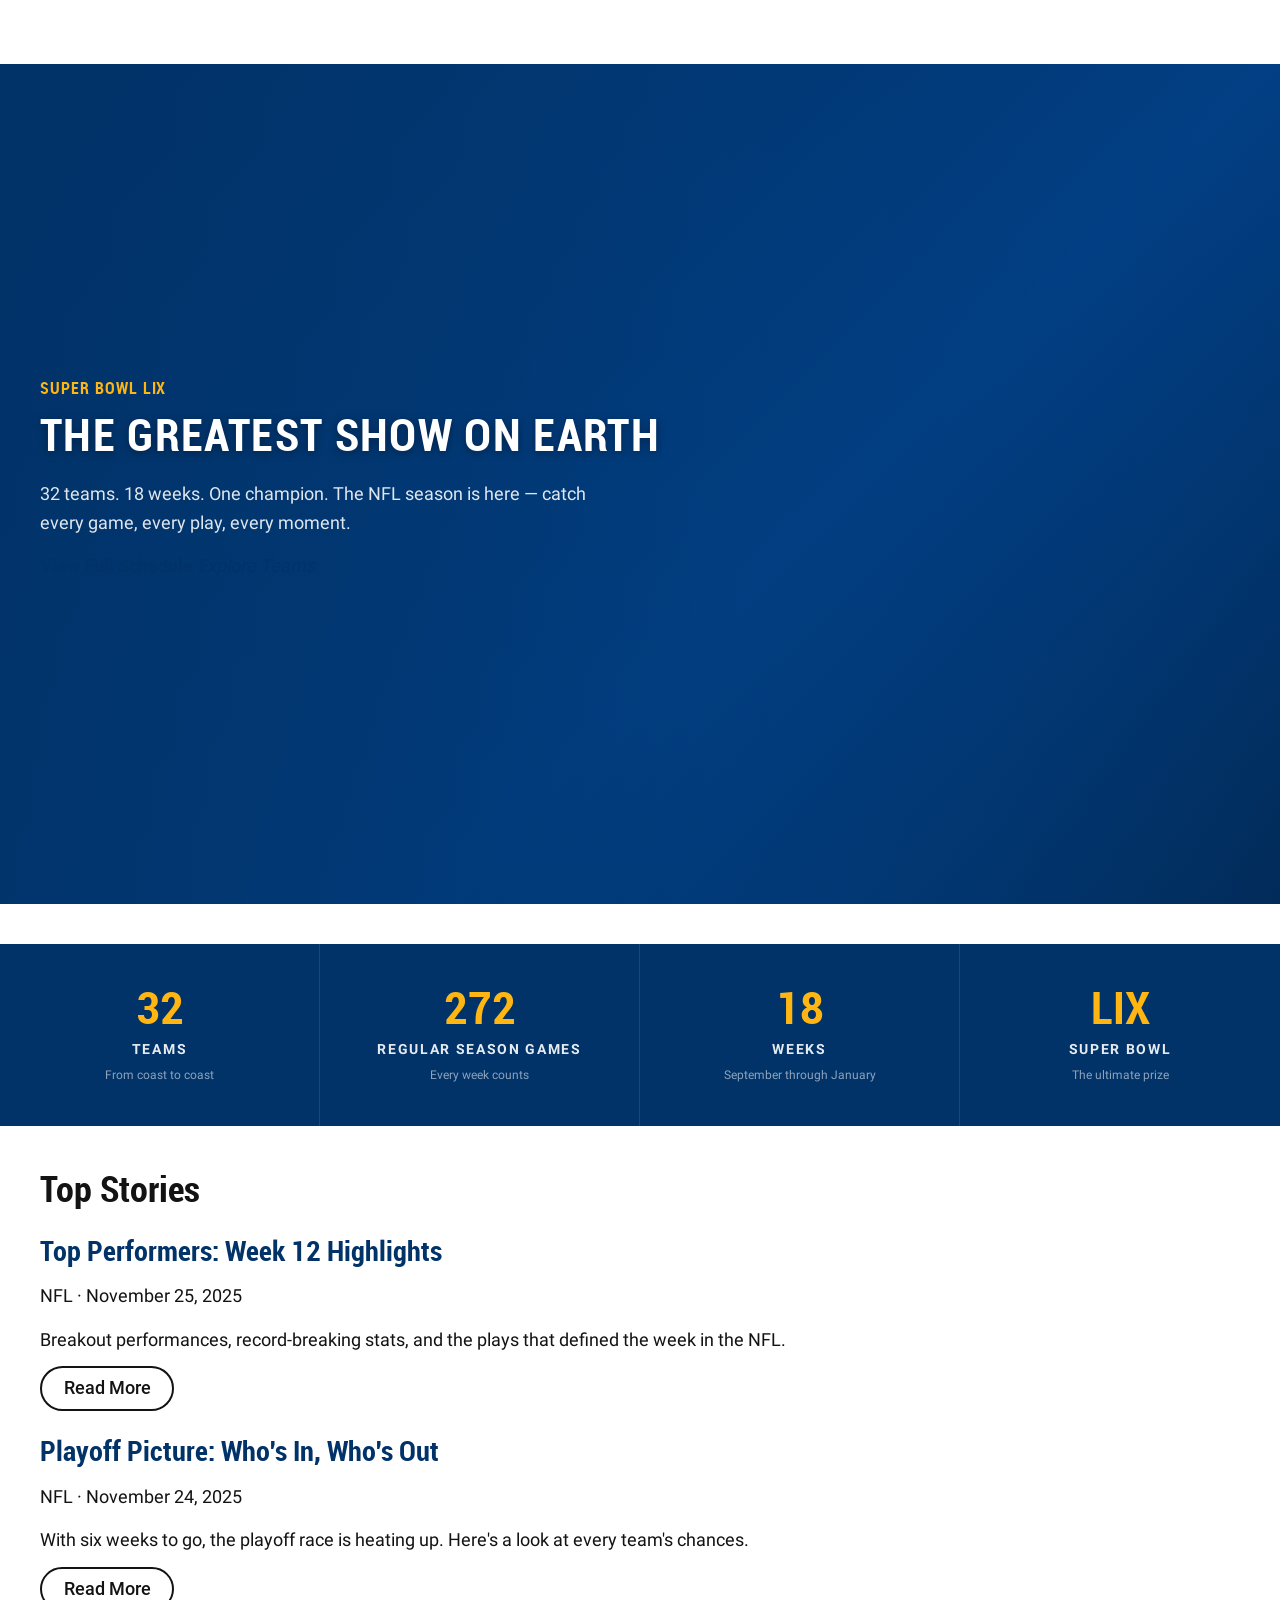
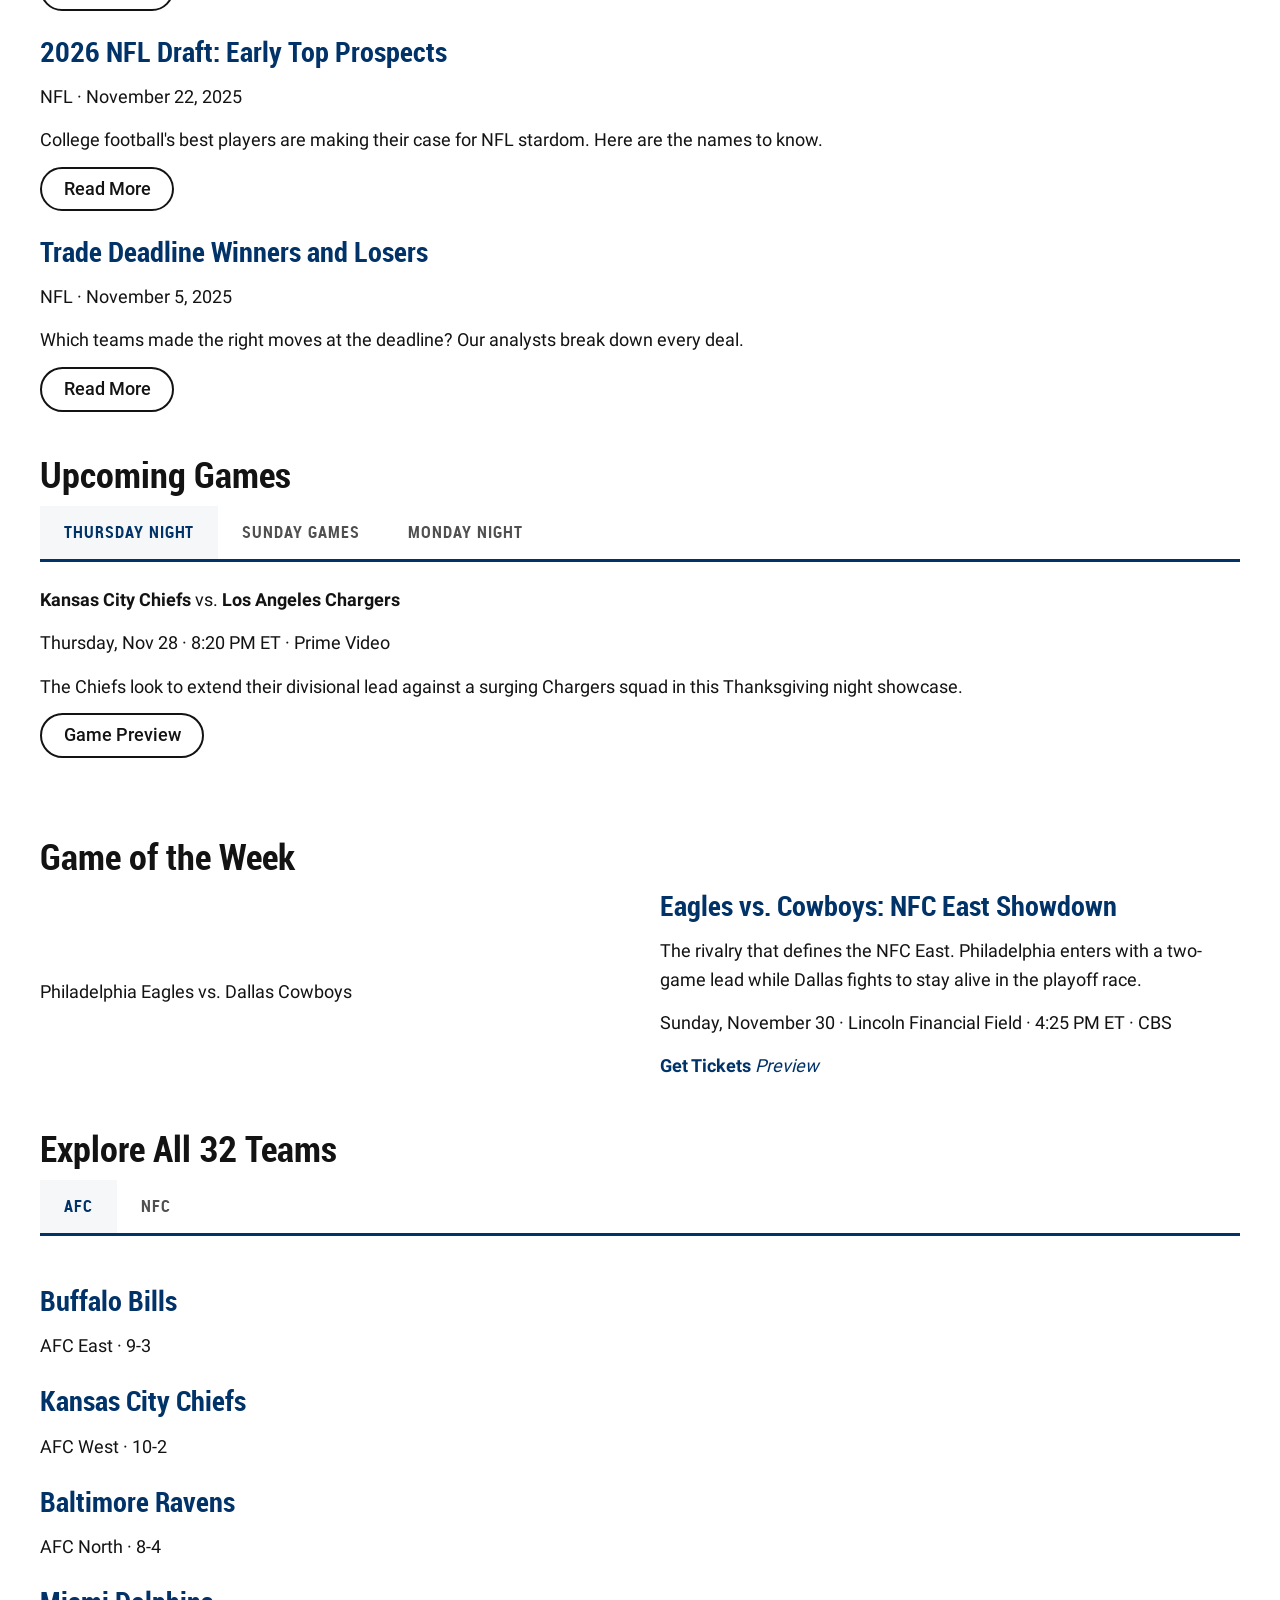
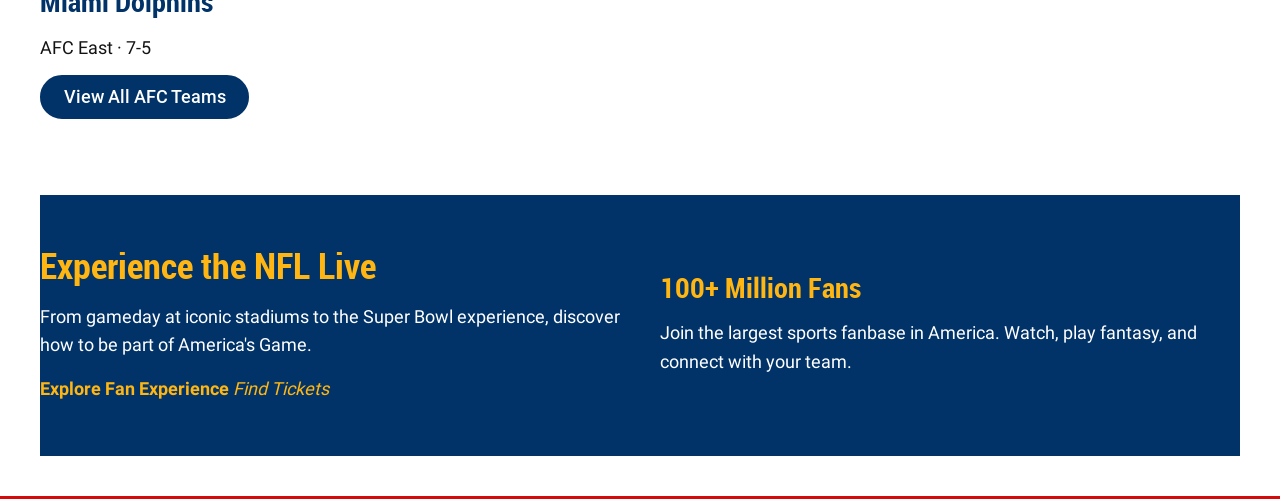
==== drafts/index.html @ 75f62bfe "Add NFL blocks, styles, and draft pages Co-Authored-By: Claude Sonnet 4.6 <noreply@anthropic.com>" ====
<!doctype html>
<html lang="en">
<head>
  <meta charset="UTF-8">
  <meta name="viewport" content="width=device-width, initial-scale=1">
  <meta name="description" content="The official home of the National Football League. Scores, schedules, standings, teams, and news.">
  <title>NFL - Official Site of the National Football League</title>
  <script nonce="aem" src="/scripts/aem.js" type="module"></script>
  <script nonce="aem" src="/scripts/scripts.js" type="module"></script>
  <link rel="stylesheet" href="/styles/styles.css">
  <link rel="stylesheet" href="/styles/lazy-styles.css" media="print" onload="this.media='all'">
</head>
<body>
  <header></header>
  <main>

    <!-- Hero Section -->
    <div>
      <div class="hero">
        <div>
          <div>
            <h2>Super Bowl LIX</h2>
            <h1>The Greatest Show on Earth</h1>
            <p>32 teams. 18 weeks. One champion. The NFL season is here — catch every game, every play, every moment.</p>
            <p><strong><a href="/schedule">View Full Schedule</a></strong> <em><a href="/teams">Explore Teams</a></em></p>
          </div>
        </div>
      </div>
    </div>

    <!-- Stats Bar -->
    <div>
      <div class="stats">
        <div>
          <div>32</div>
          <div>Teams</div>
          <div>From coast to coast</div>
        </div>
        <div>
          <div>272</div>
          <div>Regular Season Games</div>
          <div>Every week counts</div>
        </div>
        <div>
          <div>18</div>
          <div>Weeks</div>
          <div>September through January</div>
        </div>
        <div>
          <div>LIX</div>
          <div>Super Bowl</div>
          <div>The ultimate prize</div>
        </div>
      </div>
    </div>

    <!-- Featured News Cards -->
    <div>
      <h2>Top Stories</h2>
      <div class="cards">
        <div>
          <div>
            <h3><a href="/news/top-performers-week-12">Top Performers: Week 12 Highlights</a></h3>
            <p>NFL · November 25, 2025</p>
            <p>Breakout performances, record-breaking stats, and the plays that defined the week in the NFL.</p>
            <p><em><a href="/news/top-performers-week-12">Read More</a></em></p>
          </div>
        </div>
        <div>
          <div>
            <h3><a href="/news/playoff-picture-week-12">Playoff Picture: Who's In, Who's Out</a></h3>
            <p>NFL · November 24, 2025</p>
            <p>With six weeks to go, the playoff race is heating up. Here's a look at every team's chances.</p>
            <p><em><a href="/news/playoff-picture-week-12">Read More</a></em></p>
          </div>
        </div>
        <div>
          <div>
            <h3><a href="/news/nfl-draft-prospects">2026 NFL Draft: Early Top Prospects</a></h3>
            <p>NFL · November 22, 2025</p>
            <p>College football's best players are making their case for NFL stardom. Here are the names to know.</p>
            <p><em><a href="/news/nfl-draft-prospects">Read More</a></em></p>
          </div>
        </div>
        <div>
          <div>
            <h3><a href="/news/trade-deadline-recap">Trade Deadline Winners and Losers</a></h3>
            <p>NFL · November 5, 2025</p>
            <p>Which teams made the right moves at the deadline? Our analysts break down every deal.</p>
            <p><em><a href="/news/trade-deadline-recap">Read More</a></em></p>
          </div>
        </div>
      </div>
    </div>

    <!-- Schedule Preview with Tabs -->
    <div>
      <h2>Upcoming Games</h2>
      <div class="tabs">
        <div>
          <div>Thursday Night</div>
          <div>
            <p><strong>Kansas City Chiefs</strong> vs. <strong>Los Angeles Chargers</strong></p>
            <p>Thursday, Nov 28 · 8:20 PM ET · Prime Video</p>
            <p>The Chiefs look to extend their divisional lead against a surging Chargers squad in this Thanksgiving night showcase.</p>
            <p><em><a href="/schedule/game/kc-lac-week13">Game Preview</a></em></p>
          </div>
        </div>
        <div>
          <div>Sunday Games</div>
          <div>
            <p><strong>Dallas Cowboys</strong> vs. <strong>New York Giants</strong></p>
            <p>Sunday, Nov 30 · 1:00 PM ET · FOX</p>
            <p><strong>Philadelphia Eagles</strong> vs. <strong>Washington Commanders</strong></p>
            <p>Sunday, Nov 30 · 4:25 PM ET · CBS</p>
            <p><strong>San Francisco 49ers</strong> vs. <strong>Seattle Seahawks</strong></p>
            <p>Sunday, Nov 30 · 8:20 PM ET · NBC</p>
            <p><em><a href="/schedule">Full Sunday Schedule</a></em></p>
          </div>
        </div>
        <div>
          <div>Monday Night</div>
          <div>
            <p><strong>Buffalo Bills</strong> vs. <strong>Miami Dolphins</strong></p>
            <p>Monday, Dec 1 · 8:15 PM ET · ESPN/ABC</p>
            <p>The AFC East rivalry renewed on Monday Night Football. Bills look to maintain their grip on the division.</p>
            <p><em><a href="/schedule/game/buf-mia-week13">Game Preview</a></em></p>
          </div>
        </div>
      </div>
    </div>

    <!-- Featured Matchup - Columns -->
    <div>
      <h2>Game of the Week</h2>
      <div class="columns">
        <div>
          <div class="columns-img-col">
            <p>Philadelphia Eagles vs. Dallas Cowboys</p>
          </div>
          <div>
            <h3>Eagles vs. Cowboys: NFC East Showdown</h3>
            <p>The rivalry that defines the NFC East. Philadelphia enters with a two-game lead while Dallas fights to stay alive in the playoff race.</p>
            <p>Sunday, November 30 · Lincoln Financial Field · 4:25 PM ET · CBS</p>
            <p><strong><a href="/schedule/game/phi-dal-week13">Get Tickets</a></strong> <em><a href="/schedule/game/phi-dal-week13">Preview</a></em></p>
          </div>
        </div>
      </div>
    </div>

    <!-- Teams Overview -->
    <div>
      <h2>Explore All 32 Teams</h2>
      <div class="tabs">
        <div>
          <div>AFC</div>
          <div>
            <div class="cards">
              <div>
                <div>
                  <h3><a href="/teams/buffalo-bills">Buffalo Bills</a></h3>
                  <p>AFC East · 9-3</p>
                </div>
              </div>
              <div>
                <div>
                  <h3><a href="/teams/kansas-city-chiefs">Kansas City Chiefs</a></h3>
                  <p>AFC West · 10-2</p>
                </div>
              </div>
              <div>
                <div>
                  <h3><a href="/teams/baltimore-ravens">Baltimore Ravens</a></h3>
                  <p>AFC North · 8-4</p>
                </div>
              </div>
              <div>
                <div>
                  <h3><a href="/teams/miami-dolphins">Miami Dolphins</a></h3>
                  <p>AFC East · 7-5</p>
                </div>
              </div>
            </div>
            <p><strong><a href="/teams/afc">View All AFC Teams</a></strong></p>
          </div>
        </div>
        <div>
          <div>NFC</div>
          <div>
            <div class="cards">
              <div>
                <div>
                  <h3><a href="/teams/philadelphia-eagles">Philadelphia Eagles</a></h3>
                  <p>NFC East · 10-2</p>
                </div>
              </div>
              <div>
                <div>
                  <h3><a href="/teams/san-francisco-49ers">San Francisco 49ers</a></h3>
                  <p>NFC West · 9-3</p>
                </div>
              </div>
              <div>
                <div>
                  <h3><a href="/teams/detroit-lions">Detroit Lions</a></h3>
                  <p>NFC North · 9-3</p>
                </div>
              </div>
              <div>
                <div>
                  <h3><a href="/teams/dallas-cowboys">Dallas Cowboys</a></h3>
                  <p>NFC East · 7-5</p>
                </div>
              </div>
            </div>
            <p><strong><a href="/teams/nfc">View All NFC Teams</a></strong></p>
          </div>
        </div>
      </div>
    </div>

    <!-- Fan Experience CTA -->
    <div>
      <div class="columns dark">
        <div>
          <div>
            <h2>Experience the NFL Live</h2>
            <p>From gameday at iconic stadiums to the Super Bowl experience, discover how to be part of America's Game.</p>
            <p><strong><a href="/fan-experience">Explore Fan Experience</a></strong> <em><a href="/tickets">Find Tickets</a></em></p>
          </div>
          <div>
            <h3>100+ Million Fans</h3>
            <p>Join the largest sports fanbase in America. Watch, play fantasy, and connect with your team.</p>
          </div>
        </div>
      </div>
    </div>

  </main>
  <footer></footer>
</body>
</html>
---- styles/styles.css ----
/*
 * Copyright 2020 Adobe. All rights reserved.
 * This file is licensed to you under the Apache License, Version 2.0 (the "License");
 * you may not use this file except in compliance with the License. You may obtain a copy
 * of the License at http://www.apache.org/licenses/LICENSE-2.0
 *
 * Unless required by applicable law or agreed to in writing, software distributed under
 * the License is distributed on an "AS IS" BASIS, WITHOUT WARRANTIES OR REPRESENTATIONS
 * OF ANY KIND, either express or implied. See the License for the specific language
 * governing permissions and limitations under the License.
 */

:root {
  /* colors */
  --background-color: white;
  --light-color: #f0f4f8;
  --dark-color: #505050;
  --text-color: #131313;
  --link-color: #013369;
  --link-hover-color: #012454;

  /* NFL brand colors */
  --nfl-blue: #013369;
  --nfl-blue-dark: #012454;
  --nfl-red: #d50a0a;
  --nfl-gold: #ffb612;

  /* fonts */
  --body-font-family: roboto, roboto-fallback, sans-serif;
  --heading-font-family: roboto-condensed, roboto-condensed-fallback, sans-serif;

  /* body sizes */
  --body-font-size-m: 22px;
  --body-font-size-s: 19px;
  --body-font-size-xs: 17px;

  /* heading sizes */
  --heading-font-size-xxl: 55px;
  --heading-font-size-xl: 44px;
  --heading-font-size-l: 34px;
  --heading-font-size-m: 27px;
  --heading-font-size-s: 24px;
  --heading-font-size-xs: 22px;

  /* nav height */
  --nav-height: 64px;
}

/* fallback fonts */
@font-face {
  font-family: roboto-condensed-fallback;
  size-adjust: 88.82%;
  src: local('Arial');
}

@font-face {
  font-family: roboto-fallback;
  size-adjust: 99.529%;
  src: local('Arial');
}

@media (width >= 900px) {
  :root {
    /* body sizes */
    --body-font-size-m: 18px;
    --body-font-size-s: 16px;
    --body-font-size-xs: 14px;

    /* heading sizes */
    --heading-font-size-xxl: 45px;
    --heading-font-size-xl: 36px;
    --heading-font-size-l: 28px;
    --heading-font-size-m: 22px;
    --heading-font-size-s: 20px;
    --heading-font-size-xs: 18px;
  }
}

body {
  display: none;
  margin: 0;
  background-color: var(--background-color);
  color: var(--text-color);
  font-family: var(--body-font-family);
  font-size: var(--body-font-size-m);
  line-height: 1.6;
}

body.appear {
  display: block;
}

header {
  height: var(--nav-height);
}

header .header,
footer .footer {
  visibility: hidden;
}

header .header[data-block-status="loaded"],
footer .footer[data-block-status="loaded"] {
  visibility: visible;
}

h1,
h2,
h3,
h4,
h5,
h6 {
  margin-top: 0.8em;
  margin-bottom: 0.25em;
  font-family: var(--heading-font-family);
  font-weight: 600;
  line-height: 1.25;
  scroll-margin: 40px;
}

h1 { font-size: var(--heading-font-size-xxl); }
h2 { font-size: var(--heading-font-size-xl); }
h3 { font-size: var(--heading-font-size-l); }
h4 { font-size: var(--heading-font-size-m); }
h5 { font-size: var(--heading-font-size-s); }
h6 { font-size: var(--heading-font-size-xs); }

p,
dl,
ol,
ul,
pre,
blockquote {
  margin-top: 0.8em;
  margin-bottom: 0.25em;
}

code,
pre {
  font-size: var(--body-font-size-s);
}

pre {
  padding: 16px;
  border-radius: 8px;
  background-color: var(--light-color);
  overflow-x: auto;
  white-space: pre;
}

main > div {
  margin: 40px 16px;
}

input,
textarea,
select,
button {
  font: inherit;
}

/* links */
a:any-link {
  color: var(--link-color);
  text-decoration: none;
  overflow-wrap: break-word;
}

a:hover {
  color: var(--link-hover-color);
  text-decoration: underline;
}

/* buttons */
p.button-wrapper {
  margin: 12px 0;
}

a.button:any-link,
button.button {
  box-sizing: border-box;
  display: inline-flex;
  align-items: center;
  justify-content: center;
  max-width: 100%;
  margin: 0;
  border: 2px solid transparent;
  border-radius: 2.4em;
  padding: 0.5em 1.2em;
  font: inherit;
  font-weight: 500;
  line-height: 1.25;
  text-decoration: none;
  cursor: pointer;
  overflow: hidden;
  text-overflow: ellipsis;
  white-space: nowrap;
}

a.button[aria-disabled="true"],
button.button:disabled {
  cursor: not-allowed;
  pointer-events: none;
}

a.button.primary,
button.button.primary {
  border-color: var(--nfl-blue);
  background-color: var(--nfl-blue);
  color: var(--background-color);
}

a.button.primary:hover,
a.button.primary:focus-visible,
button.button.primary:hover,
button.button.primary:focus-visible {
  border-color: var(--nfl-blue-dark);
  background-color: var(--nfl-blue-dark);
  color: var(--background-color);
}

a.button.primary[aria-disabled="true"],
a.button.primary[aria-disabled="true"]:hover,
a.button.primary[aria-disabled="true"]:focus-visible,
button.button.primary:disabled,
button.button.primary:disabled:hover,
button.button.primary:disabled:focus-visible {
  background-color: var(--light-color);
  border-color: var(--light-color);
  color: var(--dark-color);
}

a.button.secondary,
button.button.secondary {
  border-color: var(--text-color);
  background-color: transparent;
  color: var(--text-color);
}

a.button.secondary:hover,
a.button.secondary:focus-visible,
button.button.secondary:hover,
button.button.secondary:focus-visible {
  border-color: var(--dark-color);
  background-color: var(--light-color);
  color: var(--dark-color);
}

a.button.secondary[aria-disabled="true"],
a.button.secondary[aria-disabled="true"]:hover,
a.button.secondary[aria-disabled="true"]:focus-visible,
button.button.secondary:disabled,
button.button.secondary:disabled:hover,
button.button.secondary:disabled:focus-visible {
  background-color: var(--light-color);
  border-color: var(--light-color);
  color: var(--dark-color);
}

/* high-impact call-to-action */
a.button.accent,
button.button.accent {
  border-color: var(--nfl-red);
  background-color: var(--nfl-red);
  color: var(--background-color);
}

a.button.accent:hover,
a.button.accent:focus-visible,
button.button.accent:hover,
button.button.accent:focus-visible {
  border-color: #b00808;
  background-color: #b00808;
}

a.button.accent[aria-disabled="true"],
a.button.accent[aria-disabled="true"]:hover,
a.button.accent[aria-disabled="true"]:focus-visible,
button.button.accent:disabled,
button.button.accent:disabled:hover,
button.button.accent:disabled:focus-visible {
  background-color: var(--light-color);
  border-color: var(--light-color);
  color: var(--dark-color);
}

main img {
  max-width: 100%;
  width: auto;
  height: auto;
}

.icon {
  display: inline-block;
  height: 24px;
  width: 24px;
}

.icon img {
  height: 100%;
  width: 100%;
}

/* sections */
main > .section {
  margin: 40px 0;
}

main > .section > div {
  max-width: 1200px;
  margin: auto;
  padding: 0 24px;
}

main > .section:first-of-type {
  margin-top: 0;
}

@media (width >= 900px) {
  main > .section > div {
    padding: 0 32px;
  }
}

/* section metadata */
main .section.light,
main .section.highlight {
  background-color: var(--light-color);
  margin: 0;
  padding: 40px 0;
}
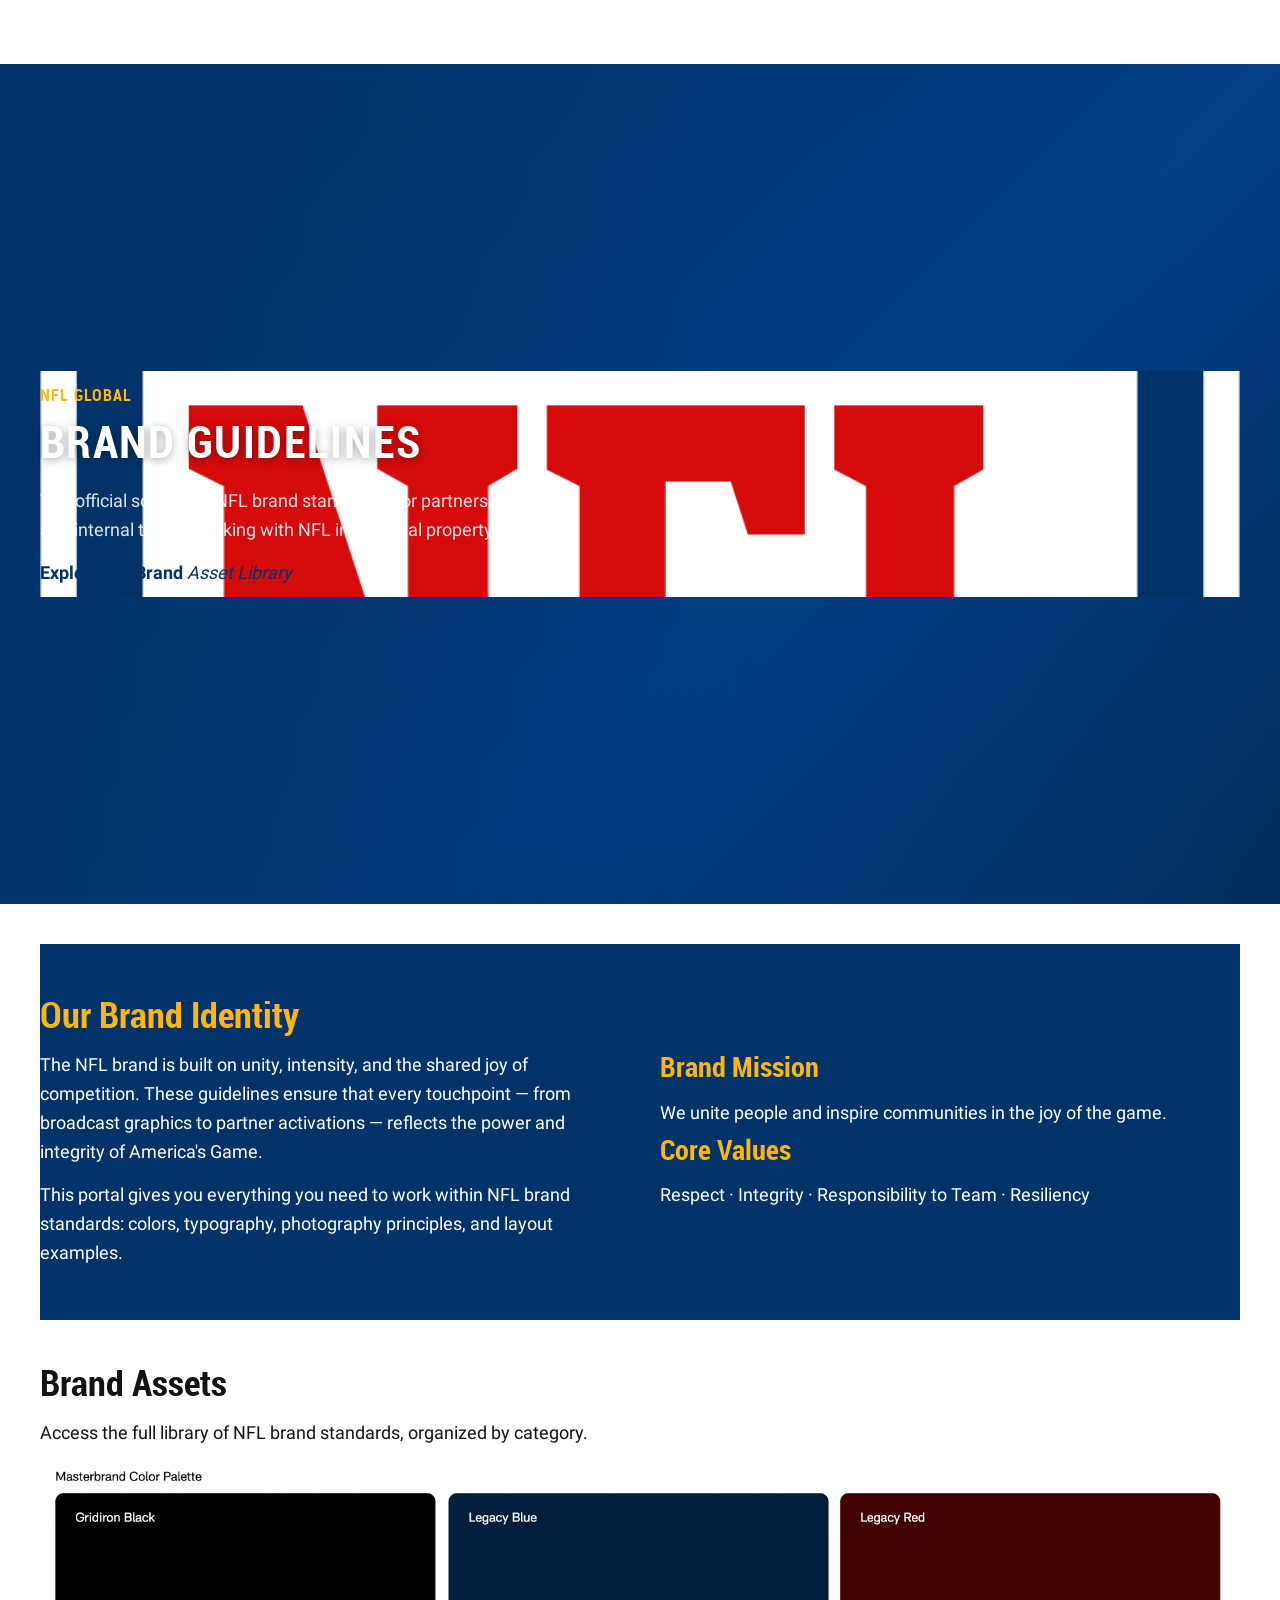
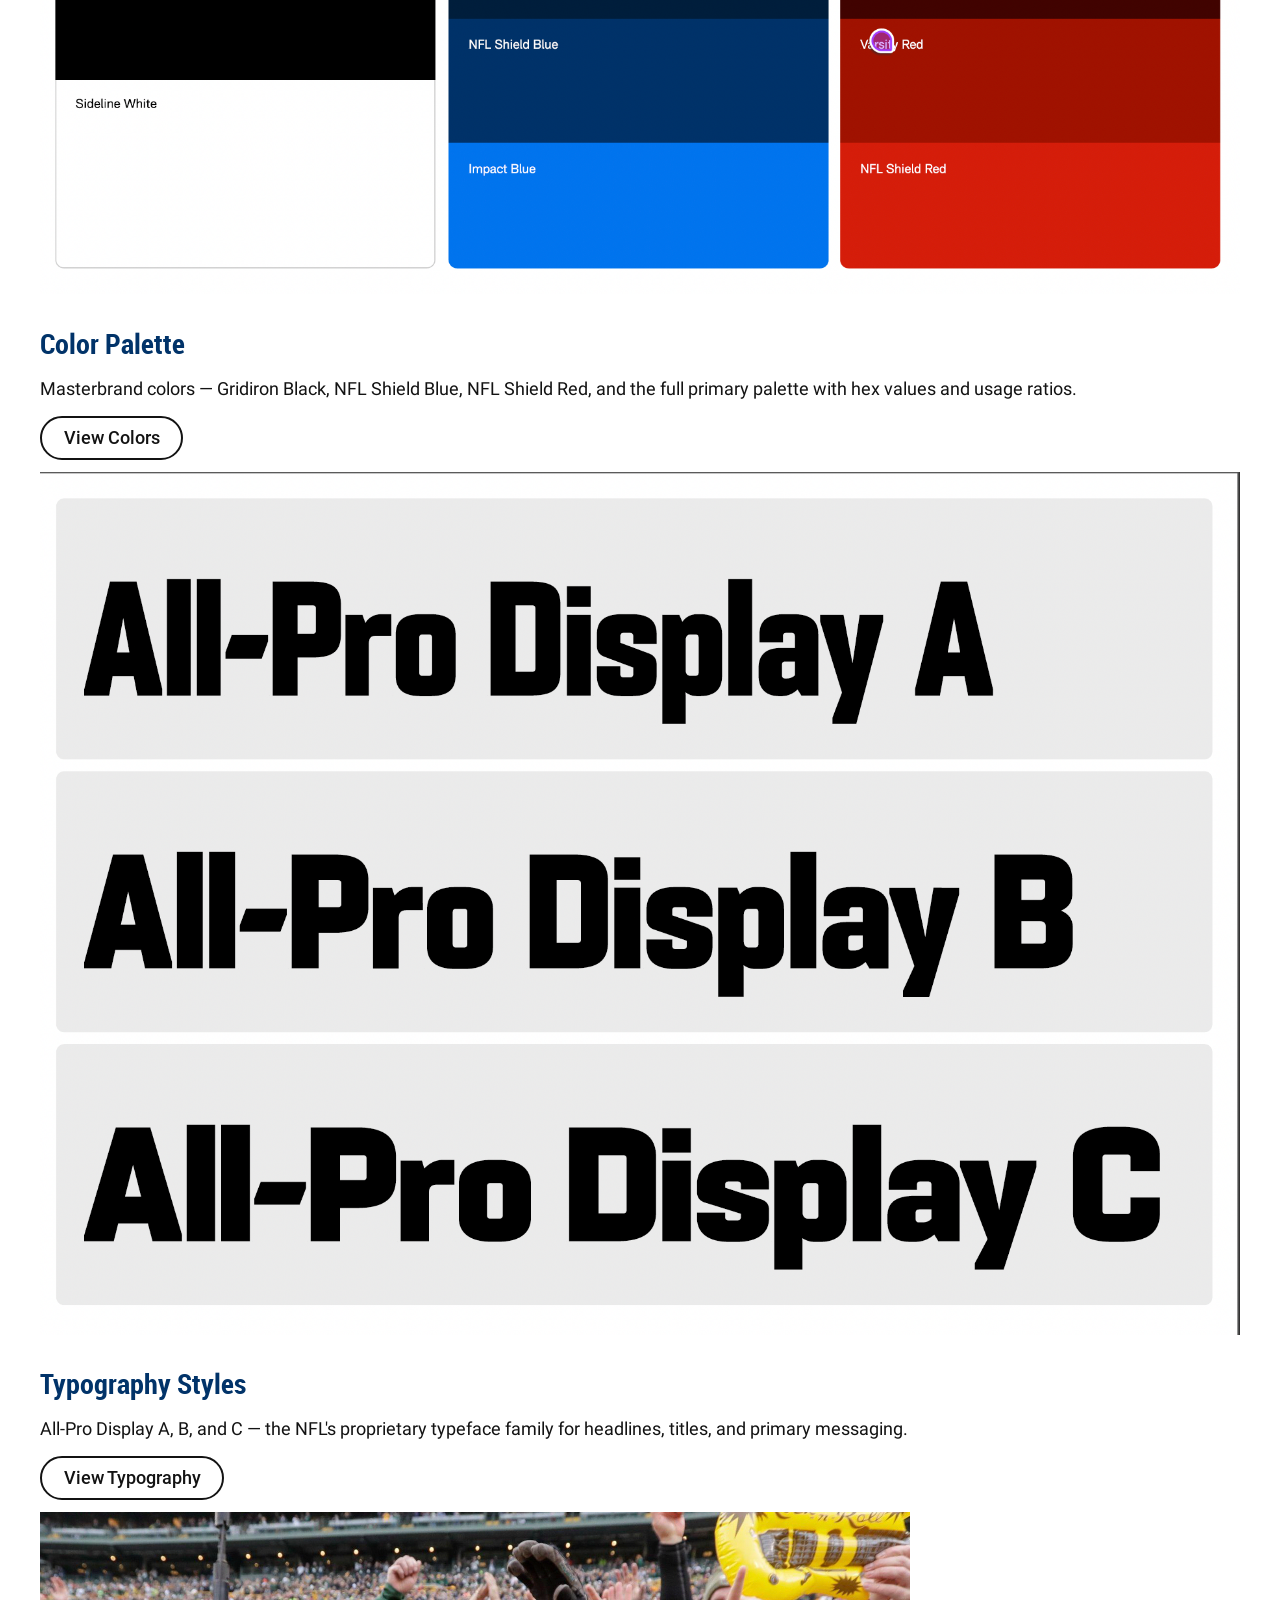
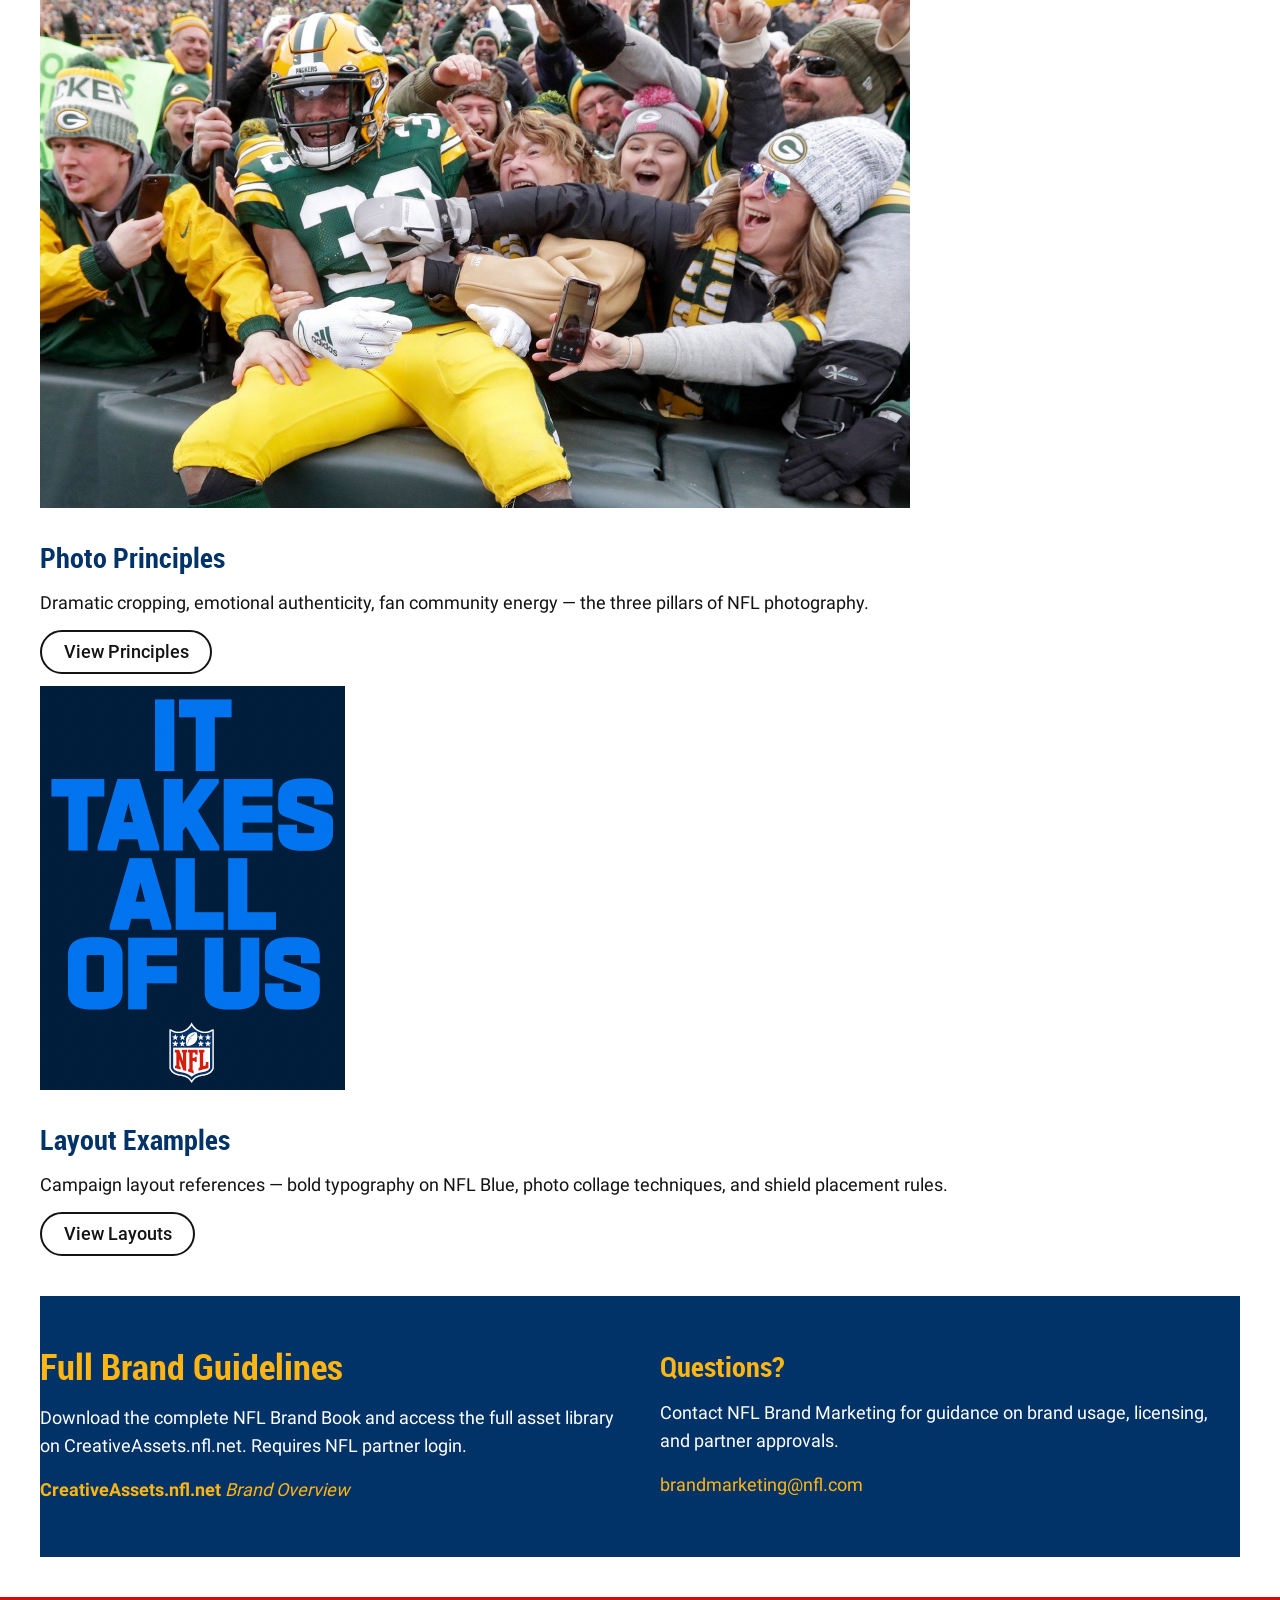
==== commit 24a54966: "Rebuild site as NFL Brand Guidelines Portal - Replace fan site content with brand portal pages (inde" ====
--- a/drafts/index.html
+++ b/drafts/index.html
@@ -3,8 +3,8 @@
 <head>
   <meta charset="UTF-8">
   <meta name="viewport" content="width=device-width, initial-scale=1">
-  <meta name="description" content="The official home of the National Football League. Scores, schedules, standings, teams, and news.">
-  <title>NFL - Official Site of the National Football League</title>
+  <meta name="description" content="The official NFL Brand Guidelines Portal for partners, agencies, and internal teams.">
+  <title>NFL Brand Guidelines Portal</title>
   <script nonce="aem" src="/scripts/aem.js" type="module"></script>
   <script nonce="aem" src="/scripts/scripts.js" type="module"></script>
   <link rel="stylesheet" href="/styles/styles.css">
@@ -14,223 +14,111 @@
   <header></header>
   <main>
 
-    <!-- Hero Section -->
+    <!-- Hero: NFL Global Brand Guidelines -->
     <div>
       <div class="hero">
         <div>
           <div>
-            <h2>Super Bowl LIX</h2>
-            <h1>The Greatest Show on Earth</h1>
-            <p>32 teams. 18 weeks. One champion. The NFL season is here — catch every game, every play, every moment.</p>
-            <p><strong><a href="/schedule">View Full Schedule</a></strong> <em><a href="/teams">Explore Teams</a></em></p>
+            <picture>
+              <img src="/images/NFL_Shield_rgb.png" alt="NFL Shield" width="160" height="160">
+            </picture>
+            <h2>NFL Global</h2>
+            <h1>Brand Guidelines</h1>
+            <p>The official source for NFL brand standards. For partners, agencies, and internal teams working with NFL intellectual property.</p>
+            <p><strong><a href="/color">Explore the Brand</a></strong> <em><a href="https://creativeassets.nfl.net">Asset Library</a></em></p>
           </div>
         </div>
       </div>
     </div>
 
-    <!-- Stats Bar -->
+    <!-- Intro copy -->
     <div>
-      <div class="stats">
-        <div>
-          <div>32</div>
-          <div>Teams</div>
-          <div>From coast to coast</div>
-        </div>
-        <div>
-          <div>272</div>
-          <div>Regular Season Games</div>
-          <div>Every week counts</div>
-        </div>
-        <div>
-          <div>18</div>
-          <div>Weeks</div>
-          <div>September through January</div>
-        </div>
-        <div>
-          <div>LIX</div>
-          <div>Super Bowl</div>
-          <div>The ultimate prize</div>
-        </div>
-      </div>
-    </div>
-
-    <!-- Featured News Cards -->
-    <div>
-      <h2>Top Stories</h2>
-      <div class="cards">
+      <div class="columns dark">
         <div>
           <div>
-            <h3><a href="/news/top-performers-week-12">Top Performers: Week 12 Highlights</a></h3>
-            <p>NFL · November 25, 2025</p>
-            <p>Breakout performances, record-breaking stats, and the plays that defined the week in the NFL.</p>
-            <p><em><a href="/news/top-performers-week-12">Read More</a></em></p>
+            <h2>Our Brand Identity</h2>
+            <p>The NFL brand is built on unity, intensity, and the shared joy of competition. These guidelines ensure that every touchpoint — from broadcast graphics to partner activations — reflects the power and integrity of America's Game.</p>
+            <p>This portal gives you everything you need to work within NFL brand standards: colors, typography, photography principles, and layout examples.</p>
           </div>
-        </div>
-        <div>
           <div>
-            <h3><a href="/news/playoff-picture-week-12">Playoff Picture: Who's In, Who's Out</a></h3>
-            <p>NFL · November 24, 2025</p>
-            <p>With six weeks to go, the playoff race is heating up. Here's a look at every team's chances.</p>
-            <p><em><a href="/news/playoff-picture-week-12">Read More</a></em></p>
-          </div>
-        </div>
-        <div>
-          <div>
-            <h3><a href="/news/nfl-draft-prospects">2026 NFL Draft: Early Top Prospects</a></h3>
-            <p>NFL · November 22, 2025</p>
-            <p>College football's best players are making their case for NFL stardom. Here are the names to know.</p>
-            <p><em><a href="/news/nfl-draft-prospects">Read More</a></em></p>
-          </div>
-        </div>
-        <div>
-          <div>
-            <h3><a href="/news/trade-deadline-recap">Trade Deadline Winners and Losers</a></h3>
-            <p>NFL · November 5, 2025</p>
-            <p>Which teams made the right moves at the deadline? Our analysts break down every deal.</p>
-            <p><em><a href="/news/trade-deadline-recap">Read More</a></em></p>
+            <h3>Brand Mission</h3>
+            <p>We unite people and inspire communities in the joy of the game.</p>
+            <h3>Core Values</h3>
+            <p>Respect · Integrity · Responsibility to Team · Resiliency</p>
           </div>
         </div>
       </div>
     </div>
 
-    <!-- Schedule Preview with Tabs -->
+    <!-- Asset category cards -->
     <div>
-      <h2>Upcoming Games</h2>
-      <div class="tabs">
+      <h2>Brand Assets</h2>
+      <p>Access the full library of NFL brand standards, organized by category.</p>
+      <div class="cards">
         <div>
-          <div>Thursday Night</div>
           <div>
-            <p><strong>Kansas City Chiefs</strong> vs. <strong>Los Angeles Chargers</strong></p>
-            <p>Thursday, Nov 28 · 8:20 PM ET · Prime Video</p>
-            <p>The Chiefs look to extend their divisional lead against a surging Chargers squad in this Thanksgiving night showcase.</p>
-            <p><em><a href="/schedule/game/kc-lac-week13">Game Preview</a></em></p>
+            <picture>
+              <img src="/images/Color_Palette.png" alt="NFL Masterbrand Color Palette">
+            </picture>
+          </div>
+          <div>
+            <h3><a href="/color">Color Palette</a></h3>
+            <p>Masterbrand colors — Gridiron Black, NFL Shield Blue, NFL Shield Red, and the full primary palette with hex values and usage ratios.</p>
+            <p><em><a href="/color">View Colors</a></em></p>
           </div>
         </div>
         <div>
-          <div>Sunday Games</div>
           <div>
-            <p><strong>Dallas Cowboys</strong> vs. <strong>New York Giants</strong></p>
-            <p>Sunday, Nov 30 · 1:00 PM ET · FOX</p>
-            <p><strong>Philadelphia Eagles</strong> vs. <strong>Washington Commanders</strong></p>
-            <p>Sunday, Nov 30 · 4:25 PM ET · CBS</p>
-            <p><strong>San Francisco 49ers</strong> vs. <strong>Seattle Seahawks</strong></p>
-            <p>Sunday, Nov 30 · 8:20 PM ET · NBC</p>
-            <p><em><a href="/schedule">Full Sunday Schedule</a></em></p>
+            <picture>
+              <img src="/images/Typography.png" alt="NFL Typography — All-Pro Display">
+            </picture>
+          </div>
+          <div>
+            <h3><a href="/typography">Typography Styles</a></h3>
+            <p>All-Pro Display A, B, and C — the NFL's proprietary typeface family for headlines, titles, and primary messaging.</p>
+            <p><em><a href="/typography">View Typography</a></em></p>
           </div>
         </div>
         <div>
-          <div>Monday Night</div>
           <div>
-            <p><strong>Buffalo Bills</strong> vs. <strong>Miami Dolphins</strong></p>
-            <p>Monday, Dec 1 · 8:15 PM ET · ESPN/ABC</p>
-            <p>The AFC East rivalry renewed on Monday Night Football. Bills look to maintain their grip on the division.</p>
-            <p><em><a href="/schedule/game/buf-mia-week13">Game Preview</a></em></p>
+            <picture>
+              <img src="/images/Photo_Principles_01.png" alt="NFL Photography Principles">
+            </picture>
+          </div>
+          <div>
+            <h3><a href="/photo-principles">Photo Principles</a></h3>
+            <p>Dramatic cropping, emotional authenticity, fan community energy — the three pillars of NFL photography.</p>
+            <p><em><a href="/photo-principles">View Principles</a></em></p>
+          </div>
+        </div>
+        <div>
+          <div>
+            <picture>
+              <img src="/images/Layout_01.png" alt="NFL Campaign Layout Examples">
+            </picture>
+          </div>
+          <div>
+            <h3><a href="/layouts">Layout Examples</a></h3>
+            <p>Campaign layout references — bold typography on NFL Blue, photo collage techniques, and shield placement rules.</p>
+            <p><em><a href="/layouts">View Layouts</a></em></p>
           </div>
         </div>
       </div>
     </div>
 
-    <!-- Featured Matchup - Columns -->
-    <div>
-      <h2>Game of the Week</h2>
-      <div class="columns">
-        <div>
-          <div class="columns-img-col">
-            <p>Philadelphia Eagles vs. Dallas Cowboys</p>
-          </div>
-          <div>
-            <h3>Eagles vs. Cowboys: NFC East Showdown</h3>
-            <p>The rivalry that defines the NFC East. Philadelphia enters with a two-game lead while Dallas fights to stay alive in the playoff race.</p>
-            <p>Sunday, November 30 · Lincoln Financial Field · 4:25 PM ET · CBS</p>
-            <p><strong><a href="/schedule/game/phi-dal-week13">Get Tickets</a></strong> <em><a href="/schedule/game/phi-dal-week13">Preview</a></em></p>
-          </div>
-        </div>
-      </div>
-    </div>
-
-    <!-- Teams Overview -->
-    <div>
-      <h2>Explore All 32 Teams</h2>
-      <div class="tabs">
-        <div>
-          <div>AFC</div>
-          <div>
-            <div class="cards">
-              <div>
-                <div>
-                  <h3><a href="/teams/buffalo-bills">Buffalo Bills</a></h3>
-                  <p>AFC East · 9-3</p>
-                </div>
-              </div>
-              <div>
-                <div>
-                  <h3><a href="/teams/kansas-city-chiefs">Kansas City Chiefs</a></h3>
-                  <p>AFC West · 10-2</p>
-                </div>
-              </div>
-              <div>
-                <div>
-                  <h3><a href="/teams/baltimore-ravens">Baltimore Ravens</a></h3>
-                  <p>AFC North · 8-4</p>
-                </div>
-              </div>
-              <div>
-                <div>
-                  <h3><a href="/teams/miami-dolphins">Miami Dolphins</a></h3>
-                  <p>AFC East · 7-5</p>
-                </div>
-              </div>
-            </div>
-            <p><strong><a href="/teams/afc">View All AFC Teams</a></strong></p>
-          </div>
-        </div>
-        <div>
-          <div>NFC</div>
-          <div>
-            <div class="cards">
-              <div>
-                <div>
-                  <h3><a href="/teams/philadelphia-eagles">Philadelphia Eagles</a></h3>
-                  <p>NFC East · 10-2</p>
-                </div>
-              </div>
-              <div>
-                <div>
-                  <h3><a href="/teams/san-francisco-49ers">San Francisco 49ers</a></h3>
-                  <p>NFC West · 9-3</p>
-                </div>
-              </div>
-              <div>
-                <div>
-                  <h3><a href="/teams/detroit-lions">Detroit Lions</a></h3>
-                  <p>NFC North · 9-3</p>
-                </div>
-              </div>
-              <div>
-                <div>
-                  <h3><a href="/teams/dallas-cowboys">Dallas Cowboys</a></h3>
-                  <p>NFC East · 7-5</p>
-                </div>
-              </div>
-            </div>
-            <p><strong><a href="/teams/nfc">View All NFC Teams</a></strong></p>
-          </div>
-        </div>
-      </div>
-    </div>
-
-    <!-- Fan Experience CTA -->
+    <!-- Brand Guidelines CTA -->
     <div>
       <div class="columns dark">
         <div>
           <div>
-            <h2>Experience the NFL Live</h2>
-            <p>From gameday at iconic stadiums to the Super Bowl experience, discover how to be part of America's Game.</p>
-            <p><strong><a href="/fan-experience">Explore Fan Experience</a></strong> <em><a href="/tickets">Find Tickets</a></em></p>
+            <h2>Full Brand Guidelines</h2>
+            <p>Download the complete NFL Brand Book and access the full asset library on CreativeAssets.nfl.net. Requires NFL partner login.</p>
+            <p><strong><a href="https://creativeassets.nfl.net">CreativeAssets.nfl.net</a></strong> <em><a href="/about">Brand Overview</a></em></p>
           </div>
           <div>
-            <h3>100+ Million Fans</h3>
-            <p>Join the largest sports fanbase in America. Watch, play fantasy, and connect with your team.</p>
+            <h3>Questions?</h3>
+            <p>Contact NFL Brand Marketing for guidance on brand usage, licensing, and partner approvals.</p>
+            <p><a href="mailto:brandmarketing@nfl.com">brandmarketing@nfl.com</a></p>
           </div>
         </div>
       </div>
@@ -239,4 +127,4 @@
   </main>
   <footer></footer>
 </body>
-</html>
+</html>
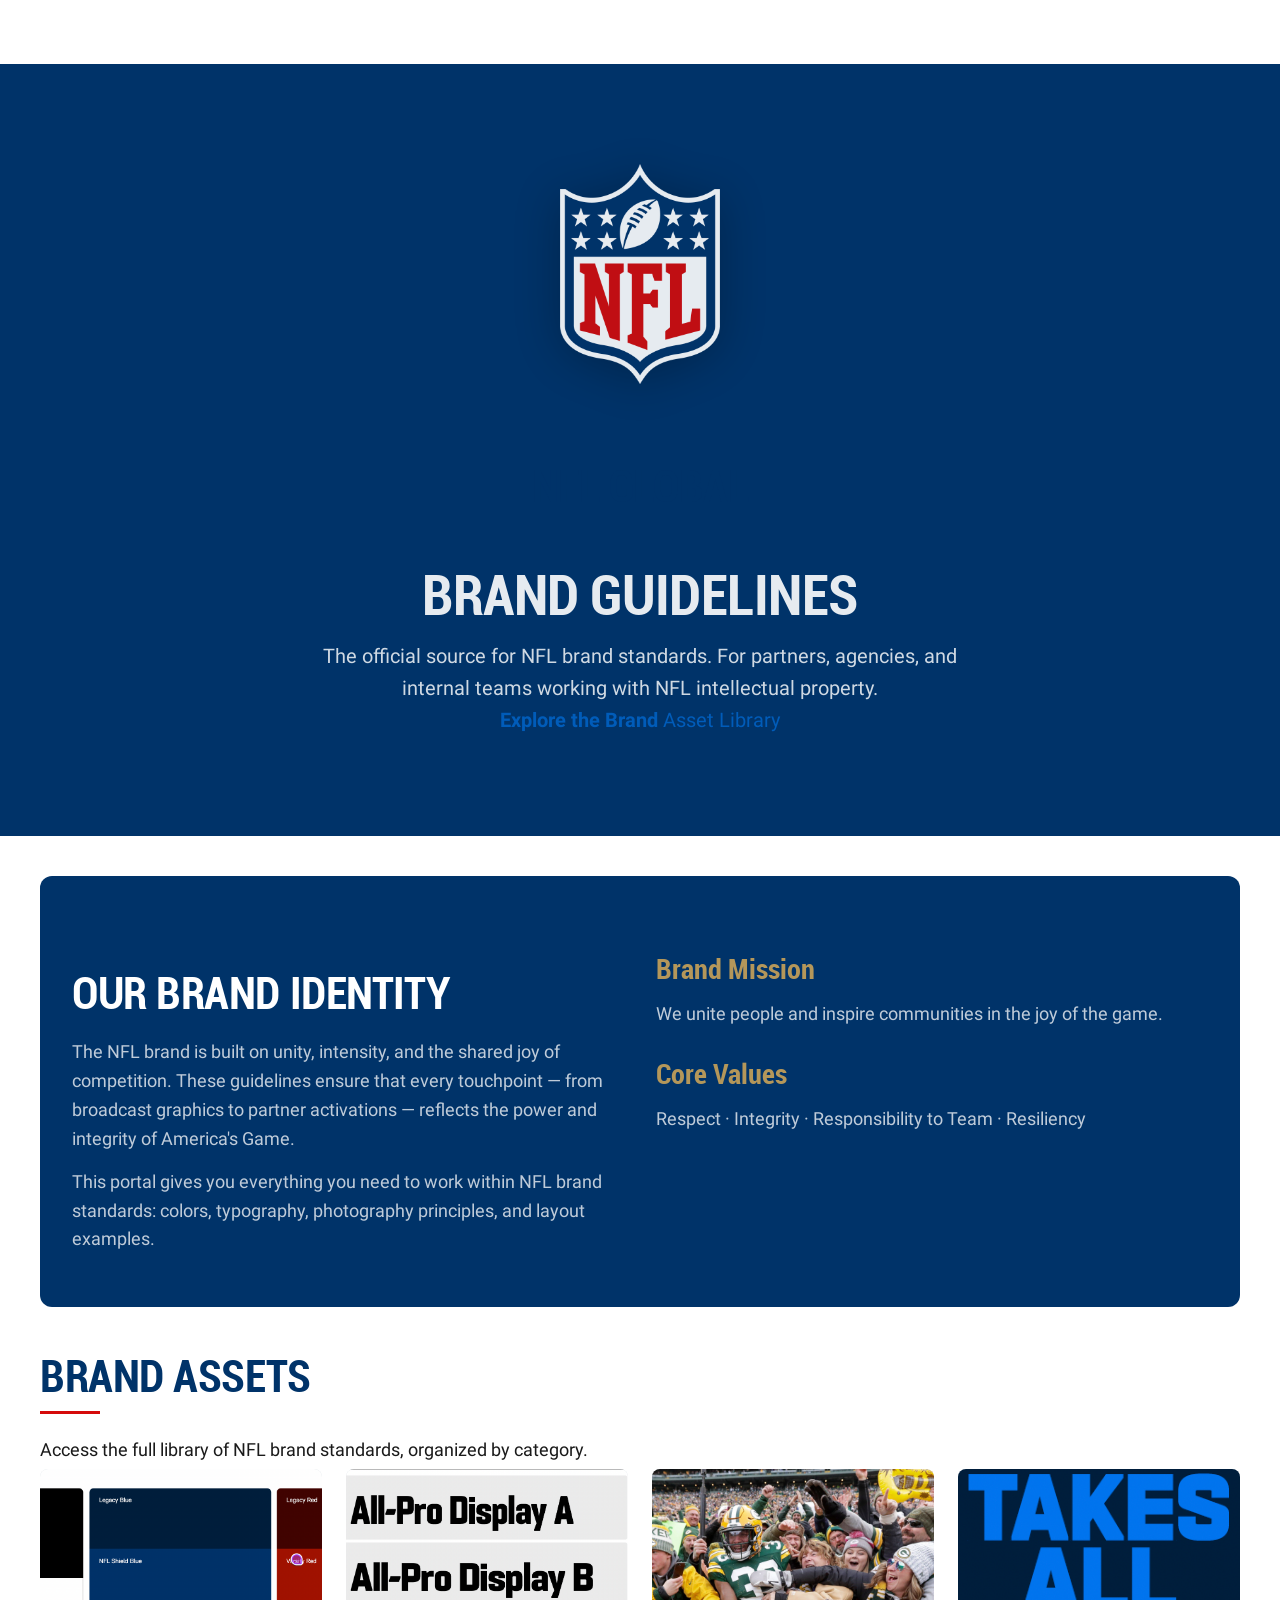
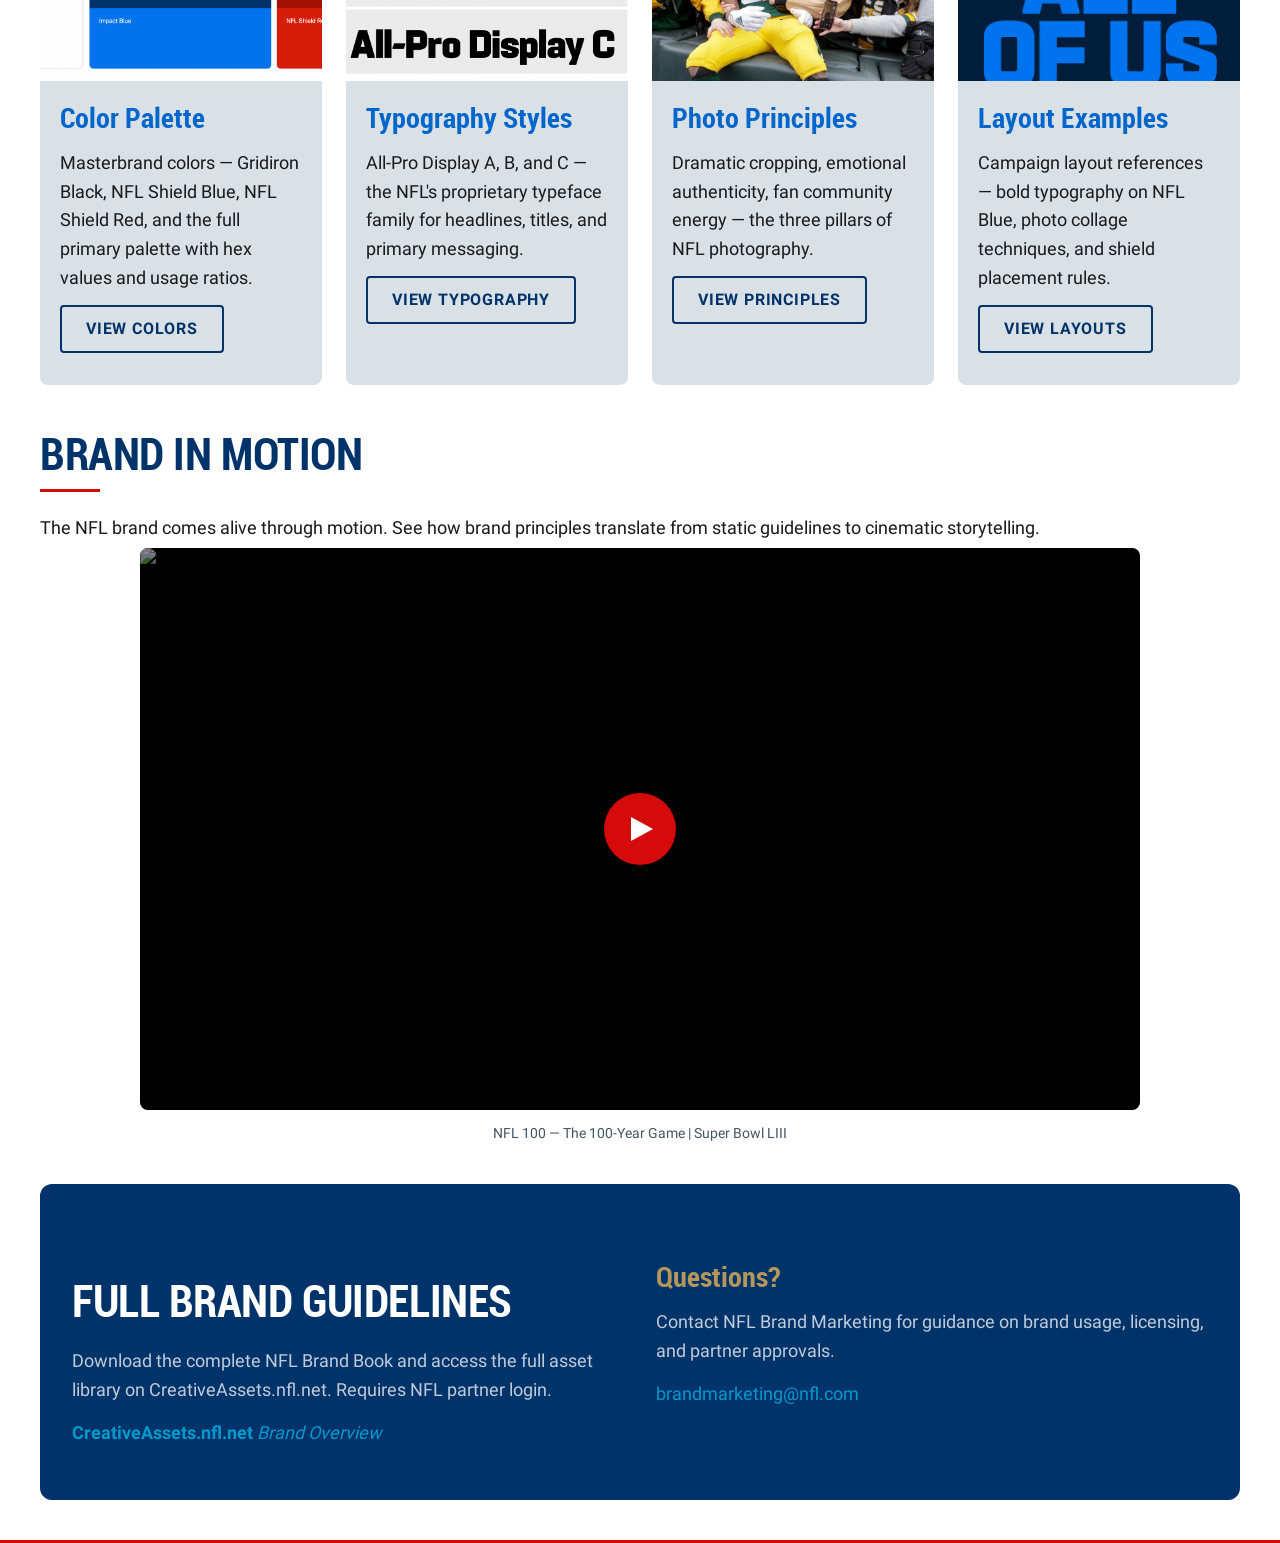
==== commit 2740ca6c: "Remove scroll-reveal animation, add NFL video content to 4 pages - Delete scroll-reveal fade-in anim" ====
--- a/drafts/index.html
+++ b/drafts/index.html
@@ -106,6 +106,20 @@
       </div>
     </div>
 
+    <!-- Brand in Motion -->
+    <div>
+      <h2>Brand in Motion</h2>
+      <p>The NFL brand comes alive through motion. See how brand principles translate from static guidelines to cinematic storytelling.</p>
+      <div class="video-embed">
+        <div>
+          <div><a href="https://www.youtube.com/watch?v=tJjiIuH1VnY">NFL 100 — The 100-Year Game</a></div>
+        </div>
+        <div>
+          <div>NFL 100 — The 100-Year Game | Super Bowl LIII</div>
+        </div>
+      </div>
+    </div>
+
     <!-- Brand Guidelines CTA -->
     <div>
       <div class="columns dark">
--- a/styles/styles.css
+++ b/styles/styles.css
@@ -1,125 +1,88 @@
-/*
- * Copyright 2020 Adobe. All rights reserved.
- * This file is licensed to you under the Apache License, Version 2.0 (the "License");
- * you may not use this file except in compliance with the License. You may obtain a copy
- * of the License at http://www.apache.org/licenses/LICENSE-2.0
- *
- * Unless required by applicable law or agreed to in writing, software distributed under
- * the License is distributed on an "AS IS" BASIS, WITHOUT WARRANTIES OR REPRESENTATIONS
- * OF ANY KIND, either express or implied. See the License for the specific language
- * governing permissions and limitations under the License.
- */
-
 :root {
-  /* colors */
-  --background-color: white;
-  --light-color: #f0f4f8;
-  --dark-color: #505050;
-  --text-color: #131313;
-  --link-color: #013369;
-  --link-hover-color: #012454;
-
-  /* NFL brand colors */
-  --nfl-blue: #013369;
-  --nfl-blue-dark: #012454;
+  /* NFL Brand Colors */
+  --nfl-blue: #003369;
+  --nfl-blue-2: #06c;
+  --nfl-blue-3: #09c;
   --nfl-red: #d50a0a;
-  --nfl-gold: #ffb612;
-
-  /* fonts */
-  --body-font-family: roboto, roboto-fallback, sans-serif;
-  --heading-font-family: roboto-condensed, roboto-condensed-fallback, sans-serif;
-
-  /* body sizes */
-  --body-font-size-m: 22px;
-  --body-font-size-s: 19px;
-  --body-font-size-xs: 17px;
-
-  /* heading sizes */
-  --heading-font-size-xxl: 55px;
-  --heading-font-size-xl: 44px;
-  --heading-font-size-l: 34px;
-  --heading-font-size-m: 27px;
-  --heading-font-size-s: 24px;
-  --heading-font-size-xs: 22px;
-
-  /* nav height */
+  --nfl-red-2: #900;
+  --nfl-white: #fff;
+  --nfl-gold: #b4975a;
+  --nfl-silver: #8f8e90;
+  --nfl-gridiron-black: #000;
+  --nfl-grey-1: #455560;
+  --nfl-grey-2: #8b99a1;
+  --nfl-grey-3: #dae1e6;
+
+  /* Semantic tokens */
+  --color-background: var(--nfl-white);
+  --color-text: #1a1a1a;
+  --color-heading: var(--nfl-blue);
+  --link-color: var(--nfl-blue-2);
+  --link-hover-color: var(--nfl-blue);
+
+  /* Typography */
+  --body-font-family: roboto, system-ui, 'Helvetica Neue', helvetica, arial, sans-serif;
+  --heading-font-family: roboto-condensed, roboto, system-ui, 'Helvetica Neue', helvetica, arial, sans-serif;
+  --body-font-size-m: 18px;
+  --body-font-size-s: 16px;
+  --body-font-size-xs: 14px;
+  --heading-font-size-xxl: 48px;
+  --heading-font-size-xl: 36px;
+  --heading-font-size-l: 28px;
+  --heading-font-size-m: 24px;
+  --heading-font-size-s: 20px;
+  --heading-font-size-xs: 16px;
+
+  /* Layout */
   --nav-height: 64px;
-}
-
-/* fallback fonts */
-@font-face {
-  font-family: roboto-condensed-fallback;
-  size-adjust: 88.82%;
-  src: local('Arial');
-}
-
-@font-face {
-  font-family: roboto-fallback;
-  size-adjust: 99.529%;
-  src: local('Arial');
-}
-
-@media (width >= 900px) {
-  :root {
-    /* body sizes */
-    --body-font-size-m: 18px;
-    --body-font-size-s: 16px;
-    --body-font-size-xs: 14px;
-
-    /* heading sizes */
-    --heading-font-size-xxl: 45px;
-    --heading-font-size-xl: 36px;
-    --heading-font-size-l: 28px;
-    --heading-font-size-m: 22px;
-    --heading-font-size-s: 20px;
-    --heading-font-size-xs: 18px;
-  }
-}
-
+  --section-max-width: 1200px;
+}
+
+/* Body */
 body {
   display: none;
   margin: 0;
-  background-color: var(--background-color);
-  color: var(--text-color);
   font-family: var(--body-font-family);
   font-size: var(--body-font-size-m);
   line-height: 1.6;
+  color: var(--color-text);
+  background-color: var(--color-background);
 }
 
 body.appear {
   display: block;
 }
 
-header {
-  height: var(--nav-height);
-}
-
-header .header,
-footer .footer {
-  visibility: hidden;
-}
-
-header .header[data-block-status="loaded"],
-footer .footer[data-block-status="loaded"] {
-  visibility: visible;
-}
-
+/* Headings */
 h1,
 h2,
 h3,
 h4,
 h5,
 h6 {
-  margin-top: 0.8em;
-  margin-bottom: 0.25em;
   font-family: var(--heading-font-family);
-  font-weight: 600;
-  line-height: 1.25;
-  scroll-margin: 40px;
-}
-
-h1 { font-size: var(--heading-font-size-xxl); }
-h2 { font-size: var(--heading-font-size-xl); }
+  font-weight: 700;
+  line-height: 1.2;
+  color: var(--color-heading);
+  margin-top: 1em;
+  margin-bottom: 0.5em;
+  scroll-margin: calc(var(--nav-height) + 16px);
+}
+
+h1 {
+  font-size: clamp(36px, 6vw, 64px);
+  line-height: 1.05;
+  text-transform: uppercase;
+  letter-spacing: -0.01em;
+}
+
+h2 {
+  font-size: clamp(28px, 4vw, 44px);
+  line-height: 1.1;
+  text-transform: uppercase;
+  letter-spacing: -0.01em;
+}
+
 h3 { font-size: var(--heading-font-size-l); }
 h4 { font-size: var(--heading-font-size-m); }
 h5 { font-size: var(--heading-font-size-s); }
@@ -143,11 +106,12 @@
 pre {
   padding: 16px;
   border-radius: 8px;
-  background-color: var(--light-color);
+  background-color: #f4f6f8;
   overflow-x: auto;
   white-space: pre;
 }
 
+/* Main layout */
 main > div {
   margin: 40px 16px;
 }
@@ -159,7 +123,7 @@
   font: inherit;
 }
 
-/* links */
+/* Links */
 a:any-link {
   color: var(--link-color);
   text-decoration: none;
@@ -171,7 +135,7 @@
   text-decoration: underline;
 }
 
-/* buttons */
+/* Buttons */
 p.button-wrapper {
   margin: 12px 0;
 }
@@ -185,12 +149,15 @@
   max-width: 100%;
   margin: 0;
   border: 2px solid transparent;
-  border-radius: 2.4em;
-  padding: 0.5em 1.2em;
-  font: inherit;
-  font-weight: 500;
+  border-radius: 4px;
+  padding: 12px 24px;
+  font-family: var(--body-font-family);
+  font-weight: 600;
+  font-size: var(--body-font-size-s);
   line-height: 1.25;
   text-decoration: none;
+  text-transform: uppercase;
+  letter-spacing: 0.05em;
   cursor: pointer;
   overflow: hidden;
   text-overflow: ellipsis;
@@ -205,85 +172,50 @@
 
 a.button.primary,
 button.button.primary {
+  background-color: var(--nfl-blue);
   border-color: var(--nfl-blue);
-  background-color: var(--nfl-blue);
-  color: var(--background-color);
+  color: var(--nfl-white);
 }
 
 a.button.primary:hover,
 a.button.primary:focus-visible,
 button.button.primary:hover,
 button.button.primary:focus-visible {
-  border-color: var(--nfl-blue-dark);
-  background-color: var(--nfl-blue-dark);
-  color: var(--background-color);
-}
-
-a.button.primary[aria-disabled="true"],
-a.button.primary[aria-disabled="true"]:hover,
-a.button.primary[aria-disabled="true"]:focus-visible,
-button.button.primary:disabled,
-button.button.primary:disabled:hover,
-button.button.primary:disabled:focus-visible {
-  background-color: var(--light-color);
-  border-color: var(--light-color);
-  color: var(--dark-color);
+  background-color: #024;
+  border-color: #024;
 }
 
 a.button.secondary,
 button.button.secondary {
-  border-color: var(--text-color);
   background-color: transparent;
-  color: var(--text-color);
+  border-color: var(--nfl-blue);
+  color: var(--nfl-blue);
 }
 
 a.button.secondary:hover,
 a.button.secondary:focus-visible,
 button.button.secondary:hover,
 button.button.secondary:focus-visible {
-  border-color: var(--dark-color);
-  background-color: var(--light-color);
-  color: var(--dark-color);
-}
-
-a.button.secondary[aria-disabled="true"],
-a.button.secondary[aria-disabled="true"]:hover,
-a.button.secondary[aria-disabled="true"]:focus-visible,
-button.button.secondary:disabled,
-button.button.secondary:disabled:hover,
-button.button.secondary:disabled:focus-visible {
-  background-color: var(--light-color);
-  border-color: var(--light-color);
-  color: var(--dark-color);
-}
-
-/* high-impact call-to-action */
+  background-color: var(--nfl-blue);
+  color: var(--nfl-white);
+}
+
 a.button.accent,
 button.button.accent {
+  background-color: var(--nfl-red);
   border-color: var(--nfl-red);
-  background-color: var(--nfl-red);
-  color: var(--background-color);
+  color: var(--nfl-white);
 }
 
 a.button.accent:hover,
 a.button.accent:focus-visible,
 button.button.accent:hover,
 button.button.accent:focus-visible {
-  border-color: #b00808;
-  background-color: #b00808;
-}
-
-a.button.accent[aria-disabled="true"],
-a.button.accent[aria-disabled="true"]:hover,
-a.button.accent[aria-disabled="true"]:focus-visible,
-button.button.accent:disabled,
-button.button.accent:disabled:hover,
-button.button.accent:disabled:focus-visible {
-  background-color: var(--light-color);
-  border-color: var(--light-color);
-  color: var(--dark-color);
-}
-
+  background-color: var(--nfl-red-2);
+  border-color: var(--nfl-red-2);
+}
+
+/* Images */
 main img {
   max-width: 100%;
   width: auto;
@@ -301,19 +233,106 @@
   width: 100%;
 }
 
-/* sections */
+/* Header / Nav */
+header {
+  height: var(--nav-height);
+}
+
+header .header,
+footer .footer {
+  visibility: hidden;
+}
+
+header .header[data-block-status="loaded"],
+footer .footer[data-block-status="loaded"] {
+  visibility: visible;
+}
+
+/* Sections */
 main > .section {
   margin: 40px 0;
 }
 
 main > .section > div {
-  max-width: 1200px;
+  max-width: var(--section-max-width);
   margin: auto;
   padding: 0 24px;
 }
 
 main > .section:first-of-type {
   margin-top: 0;
+}
+
+main .section.light,
+main .section.highlight {
+  background-color: #f4f6f8;
+  margin: 0;
+  padding: 40px 0;
+}
+
+/* Footer */
+footer {
+  background-color: var(--nfl-blue);
+  color: var(--nfl-white);
+}
+
+footer a:any-link {
+  color: rgb(255 255 255 / 80%);
+}
+
+footer a:hover {
+  color: var(--nfl-white);
+}
+
+/* Dark page theme (applied by brand-hero block) */
+body.dark-page {
+  background-color: var(--nfl-blue);
+  color: rgb(255 255 255 / 85%);
+}
+
+body.dark-page h1,
+body.dark-page h2,
+body.dark-page h3,
+body.dark-page h4,
+body.dark-page h5,
+body.dark-page h6 {
+  color: #fff;
+}
+
+body.dark-page a:any-link {
+  color: var(--nfl-blue-3);
+}
+
+body.dark-page a:hover {
+  color: #fff;
+}
+
+body.dark-page main > .section {
+  border-bottom: 1px solid rgb(255 255 255 / 8%);
+}
+
+body.dark-page main > .section:last-of-type {
+  border-bottom: none;
+}
+
+body.dark-page .button.primary {
+  background-color: var(--nfl-white);
+  border-color: var(--nfl-white);
+  color: var(--nfl-blue);
+}
+
+body.dark-page .button.primary:hover {
+  background-color: var(--nfl-grey-3);
+  border-color: var(--nfl-grey-3);
+}
+
+body.dark-page .button.secondary {
+  border-color: rgb(255 255 255 / 40%);
+  color: #fff;
+}
+
+body.dark-page .button.secondary:hover {
+  background-color: rgb(255 255 255 / 10%);
 }
 
 @media (width >= 900px) {
@@ -321,11 +340,3 @@
     padding: 0 32px;
   }
 }
-
-/* section metadata */
-main .section.light,
-main .section.highlight {
-  background-color: var(--light-color);
-  margin: 0;
-  padding: 40px 0;
-}
--- a/styles/lazy-styles.css
+++ b/styles/lazy-styles.css
@@ -0,0 +1,70 @@
+/* add global styles that can be loaded post LCP here */
+
+/* Red accent underline for section headings */
+main > .section > div > h2::after {
+  content: '';
+  display: block;
+  width: 60px;
+  height: 3px;
+  background-color: var(--nfl-red);
+  margin-top: 12px;
+}
+
+body.dark-page main > .section > div > h2::after {
+  background-color: var(--nfl-gold);
+}
+
+/* NFL field-line section divider (opt-in via section metadata) */
+main > .section.field-divider::before {
+  content: '';
+  display: block;
+  height: 3px;
+  background: repeating-linear-gradient(
+    90deg,
+    var(--nfl-grey-3) 0,
+    var(--nfl-grey-3) 20px,
+    transparent 20px,
+    transparent 30px
+  );
+  opacity: 0.5;
+  margin-bottom: 40px;
+}
+
+body.dark-page main > .section.field-divider::before {
+  background: repeating-linear-gradient(
+    90deg,
+    rgb(255 255 255 / 15%) 0,
+    rgb(255 255 255 / 15%) 20px,
+    transparent 20px,
+    transparent 30px
+  );
+  opacity: 1;
+}
+
+/* Subtle dot-grid pattern on brand-hero (evokes play diagrams / X's and O's) */
+.brand-hero {
+  position: relative;
+}
+
+.brand-hero::before {
+  content: '';
+  position: absolute;
+  inset: 0;
+  background-image:
+    radial-gradient(circle, rgb(255 255 255 / 3%) 1px, transparent 1px),
+    radial-gradient(circle, rgb(255 255 255 / 2%) 1px, transparent 1px);
+  background-size: 40px 40px;
+  background-position: 0 0, 20px 20px;
+  pointer-events: none;
+  z-index: 0;
+}
+
+.brand-hero-content {
+  position: relative;
+  z-index: 1;
+}
+
+/* Smooth anchor scrolling */
+html {
+  scroll-behavior: smooth;
+}
